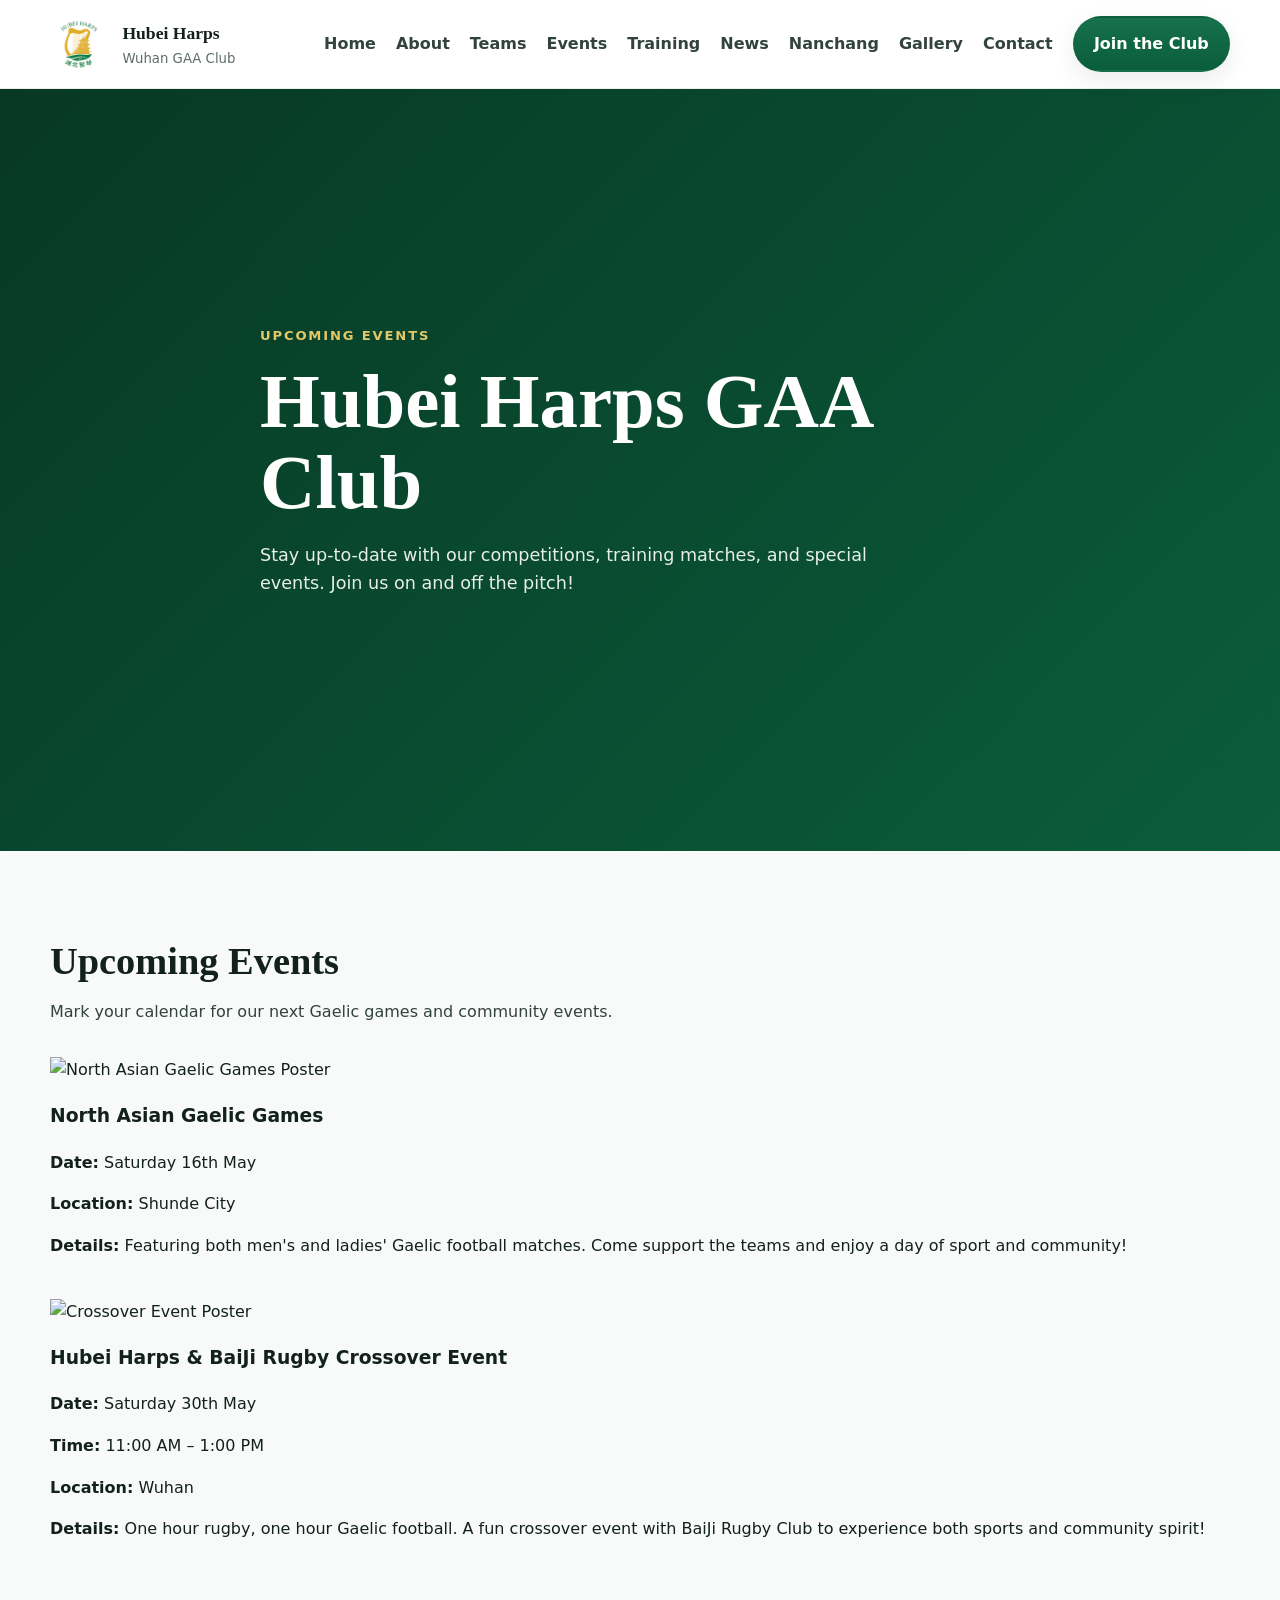
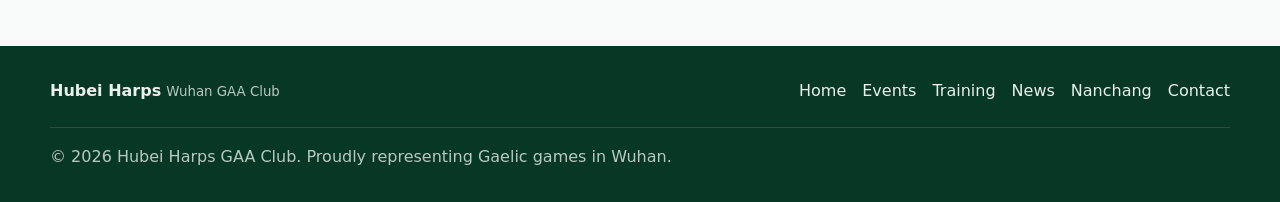
==== events.html @ 44ce3857 "Create events.html" ====
<!DOCTYPE html>
<html lang="en">
<head>
  <meta charset="UTF-8">
  <meta name="viewport" content="width=device-width, initial-scale=1.0">
  <title>Hubei Harps GAA Club - Events</title>
  <meta name="description" content="Upcoming events for Hubei Harps GAA Club, including competitions, training matches, and community events.">

  <link rel="stylesheet" href="styles.css">
  <script defer src="script.js"></script>
</head>
<body>

  <!-- HEADER -->
  <header class="site-header">
    <div class="container nav-wrap">

      <a class="brand" href="index.html" aria-label="Hubei Harps home">
        <img src="assets/images/logo.png" alt="Hubei Harps Logo">
        <span>
          <strong>Hubei Harps</strong>
          <small>Wuhan GAA Club</small>
        </span>
      </a>

      <nav class="site-nav" aria-label="Main navigation">
        <a href="index.html">Home</a>
        <a href="#about">About</a>
        <a href="#teams">Teams</a>
        <a href="events.html">Events</a>
        <a href="training.html">Training</a>
        <a href="#news">News</a>
        <a href="nanchang.html">Nanchang</a>
        <a href="#gallery">Gallery</a>
        <a href="#contact">Contact</a>
        <a href="mailto:Sean@HubeiHarps.com?subject=Hubei%20Harps%20-%20Join%20the%20Club" class="button button-primary nav-cta">Join the Club</a>
      </nav>

      <button class="nav-toggle" aria-label="Toggle menu" aria-expanded="false">
        <span></span>
        <span></span>
        <span></span>
      </button>

    </div>
  </header>

  <main>

    <!-- HERO -->
    <section class="hero">
      <div class="container hero-content">
        <p class="eyebrow">Upcoming Events</p>
        <h1>Hubei Harps GAA Club</h1>
        <p class="hero-copy">
          Stay up-to-date with our competitions, training matches, and special events. 
          Join us on and off the pitch!
        </p>
      </div>
    </section>

    <!-- EVENTS LIST -->
    <section class="section" id="events">
      <div class="container">

        <div class="section-head">
          <h2>Upcoming Events</h2>
          <p>Mark your calendar for our next Gaelic games and community events.</p>
        </div>

        <div class="card-grid two-up">

          <!-- Event 1: North Asian Gaelic Games -->
          <article class="event-card">
            <img src="assets/images/north-asian-gaelic-games.webp" alt="North Asian Gaelic Games Poster">
            <div class="event-card-body">
              <h3>North Asian Gaelic Games</h3>
              <p><strong>Date:</strong> Saturday 16th May</p>
              <p><strong>Location:</strong> Shunde City</p>
              <p><strong>Details:</strong> Featuring both men's and ladies' Gaelic football matches. Come support the teams and enjoy a day of sport and community!</p>
            </div>
          </article>

          <!-- Event 2: Crossover Event -->
          <article class="event-card">
            <img src="assets/images/crossover-hubei-baji.webp" alt="Crossover Event Poster">
            <div class="event-card-body">
              <h3>Hubei Harps & BaiJi Rugby Crossover Event</h3>
              <p><strong>Date:</strong> Saturday 30th May</p>
              <p><strong>Time:</strong> 11:00 AM – 1:00 PM</p>
              <p><strong>Location:</strong> Wuhan</p>
              <p><strong>Details:</strong> One hour rugby, one hour Gaelic football. A fun crossover event with BaiJi Rugby Club to experience both sports and community spirit!</p>
            </div>
          </article>

        </div>

      </div>
    </section>

  </main>

  <!-- FOOTER -->
  <footer class="site-footer">
    <div class="container footer-wrap">

      <div class="footer-brand">
        <strong>Hubei Harps</strong>
        <small>Wuhan GAA Club</small>
      </div>

      <div class="footer-nav">
        <a href="index.html">Home</a>
        <a href="events.html">Events</a>
        <a href="training.html">Training</a>
        <a href="#news">News</a>
        <a href="nanchang.html">Nanchang</a>
        <a href="#contact">Contact</a>
      </div>

      <p class="footer-copy">
        © 2026 Hubei Harps GAA Club. Proudly representing Gaelic games in Wuhan.
      </p>

    </div>
  </footer>

</body>
</html>
---- styles.css ----
/* =========================
   RESET / BASE
========================= */
:root {
  --green-900: #073825;
  --green-800: #0b5d3b;
  --green-700: #16714b;
  --green-100: #edf7f1;
  --gold-500: #d4af37;
  --gold-400: #e3c867;
  --white: #ffffff;
  --ink-900: #13211b;
  --ink-700: #31433a;
  --ink-500: #5d6e66;
  --line: rgba(19, 33, 27, 0.12);
  --shadow: 0 16px 40px rgba(0, 0, 0, 0.12);
  --shadow-soft: 0 8px 24px rgba(0, 0, 0, 0.08);
  --radius-lg: 24px;
  --radius-md: 18px;
  --radius-sm: 12px;
  --max-width: 1180px;
  --header-height: 88px;
}

*,
*::before,
*::after {
  box-sizing: border-box;
}

html {
  scroll-behavior: smooth;
}

body {
  margin: 0;
  font-family: "Inter", system-ui, sans-serif;
  color: var(--ink-900);
  background: #f7faf8;
  line-height: 1.6;
}

img {
  display: block;
  max-width: 100%;
}

a {
  color: inherit;
  text-decoration: none;
}

iframe {
  border: 0;
}

.container {
  width: min(100% - 2rem, var(--max-width));
  margin-inline: auto;
}

/* =========================
   ANNOUNCEMENT BAR
========================= */
.announcement-bar {
  background: var(--green-900);
  color: var(--white);
}

.announcement-inner {
  min-height: 50px;
  display: flex;
  align-items: center;
  justify-content: space-between;
  gap: 1rem;
  font-size: 0.95rem;
}

.announcement-inner p {
  margin: 0;
}

.announcement-inner a {
  color: var(--gold-400);
  font-weight: 700;
}

.announcement-inner a:hover {
  color: var(--white);
}

/* =========================
   HEADER
========================= */
.site-header {
  position: sticky;
  top: 0;
  z-index: 50;
  background: rgba(255, 255, 255, 0.94);
  backdrop-filter: blur(14px);
  border-bottom: 1px solid rgba(19, 33, 27, 0.08);
}

.nav-wrap {
  min-height: var(--header-height);
  display: flex;
  align-items: center;
  justify-content: space-between;
  gap: 1.5rem;
}

.brand {
  display: inline-flex;
  align-items: center;
  gap: 0.9rem;
  min-width: 0;
}

.brand img {
  width: 58px;
  height: 58px;
  object-fit: contain;
  flex-shrink: 0;
}

.brand span {
  display: grid;
  gap: 0.1rem;
}

.brand strong,
.hero h1,
.section-head h2,
.text-card h2 {
  font-family: "Cinzel", serif;
}

.brand strong {
  font-size: 1.1rem;
}

.brand small {
  color: var(--ink-500);
  font-size: 0.83rem;
}

.site-nav {
  display: flex;
  align-items: center;
  gap: 1.25rem;
}

.site-nav a:not(.button) {
  font-weight: 600;
  color: var(--ink-700);
}

.site-nav a:hover,
.footer-nav a:hover,
.text-link:hover {
  color: var(--green-800);
}

.nav-toggle {
  display: none;
  background: transparent;
  border: 0;
  padding: 0.4rem;
  cursor: pointer;
}

.nav-toggle span {
  display: block;
  width: 26px;
  height: 2px;
  background: var(--ink-900);
  margin: 5px 0;
}

/* =========================
   BUTTONS
========================= */
.button {
  display: inline-flex;
  align-items: center;
  justify-content: center;
  min-height: 48px;
  padding: 0.85rem 1.2rem;
  border-radius: 999px;
  font-weight: 800;
  border: 2px solid transparent;
  transition: transform 0.2s ease, box-shadow 0.2s ease, background 0.2s ease, color 0.2s ease;
}

.button:hover {
  transform: translateY(-1px);
}

.button-primary {
  background: linear-gradient(180deg, var(--green-700), var(--green-800));
  color: var(--white);
  box-shadow: var(--shadow-soft);
}

.button-primary:hover {
  box-shadow: var(--shadow);
}

.button-secondary {
  background: transparent;
  border: 2px solid rgba(255, 255, 255, 0.45);
  color: var(--white);
}

.button-secondary:hover {
  border-color: var(--white);
}

/* =========================
   HERO
========================= */
.hero {
  position: relative;
  min-height: calc(100vh - 138px);
  display: grid;
  align-items: center;
  background: linear-gradient(135deg, var(--green-900), var(--green-800));
  color: var(--white);
}

.hero-content {
  position: relative;
  z-index: 1;
  padding: 6rem 0;
  max-width: 760px;
}

.eyebrow {
  letter-spacing: 0.14em;
  text-transform: uppercase;
  font-size: 0.82rem;
  font-weight: 800;
  color: var(--gold-400);
  margin: 0 0 1rem;
}

.hero h1 {
  font-size: clamp(2.4rem, 6vw, 4.8rem);
  line-height: 1.05;
  margin: 0 0 1rem;
}

.hero-copy {
  max-width: 60ch;
  font-size: 1.1rem;
  color: rgba(255, 255, 255, 0.9);
}

.hero-actions {
  display: flex;
  flex-wrap: wrap;
  gap: 1rem;
  margin-top: 2rem;
}

/* =========================
   IDENTITY STRIP
========================= */
.identity-strip {
  background: var(--white);
  border-bottom: 1px solid var(--line);
}

.identity-grid {
  display: grid;
  grid-template-columns: repeat(4, 1fr);
  gap: 1rem;
  padding: 1.4rem 0;
}

.identity-grid article {
  padding: 1rem 1.1rem;
  border-radius: var(--radius-sm);
  background: var(--green-100);
  border: 1px solid rgba(11, 93, 59, 0.08);
}

.identity-grid strong,
.info-card h3 {
  display: block;
  font-size: 1rem;
  margin-bottom: 0.2rem;
}

.identity-grid span {
  color: var(--ink-700);
  font-size: 0.95rem;
}

/* =========================
   SECTION GENERIC
========================= */
.section {
  padding: 5.5rem 0;
}

.section-head {
  max-width: 760px;
  margin-bottom: 2rem;
}

.section-head h2,
.text-card h2 {
  font-size: clamp(1.9rem, 3vw, 3rem);
  line-height: 1.15;
  margin: 0 0 0.85rem;
}

.section-head p:last-child,
.text-card p,
.info-card p {
  color: var(--ink-700);
}

/* =========================
   LAYOUT BLOCKS
========================= */
.split-grid {
  display: grid;
  grid-template-columns: 1.05fr 1fr;
  gap: 2rem;
  align-items: center;
}

.card-grid {
  display: grid;
  gap: 1.5rem;
}

.three-up {
  grid-template-columns: repeat(3, 1fr);
}

.image-card,
.text-card,
.info-card {
  background: var(--white);
  border-radius: var(--radius-lg);
  overflow: hidden;
  box-shadow: var(--shadow-soft);
  border: 1px solid rgba(19, 33, 27, 0.06);
}

.image-card img {
  width: 100%;
  height: 100%;
  min-height: 420px;
  object-fit: cover;
}

.text-card {
  padding: 2rem;
}

.text-link {
  display: inline-block;
  margin-top: 0.5rem;
  font-weight: 800;
  color: var(--green-800);
}

/* =========================
   INFO CARDS
========================= */
.info-card img {
  width: 100%;
  height: 220px;
  object-fit: cover;
}

.info-card-body {
  padding: 1.4rem;
}

.info-card h3 {
  margin: 0 0 0.5rem;
}

.info-card p {
  margin: 0;
}

/* =========================
   SPONSORS
========================= */
.sponsor-row {
  display: grid;
  grid-template-columns: repeat(4, 1fr);
  gap: 1rem;
}

.sponsor-box {
  min-height: 110px;
  display: grid;
  place-items: center;
  background: var(--white);
  border: 2px dashed rgba(11, 93, 59, 0.18);
  border-radius: var(--radius-md);
  color: var(--ink-500);
  font-weight: 700;
  padding: 1rem;
}

.sponsor-box img {
  max-width: 100%;
  max-height: 70px;
  width: auto;
  height: auto;
  object-fit: contain;
}

/* =========================
   FOOTER
========================= */
.site-footer {
  background: var(--green-900);
  color: rgba(255, 255, 255, 0.92);
  padding: 2rem 0;
}

.footer-wrap {
  display: grid;
  grid-template-columns: 1.2fr 1fr;
  gap: 1.5rem;
  align-items: center;
}

.footer-brand small,
.footer-copy {
  color: rgba(255, 255, 255, 0.72);
}

.footer-nav {
  display: flex;
  flex-wrap: wrap;
  gap: 1rem;
  justify-content: flex-end;
}

.footer-copy {
  grid-column: 1 / -1;
  margin: 0;
  border-top: 1px solid rgba(255, 255, 255, 0.12);
  padding-top: 1rem;
}

/* =========================
   MOBILE / TABLET
========================= */
@media (max-width: 980px) {
  .identity-grid,
  .three-up,
  .sponsor-row,
  .footer-wrap,
  .split-grid {
    grid-template-columns: 1fr 1fr;
  }
}

@media (max-width: 760px) {
  .announcement-inner {
    flex-direction: column;
    justify-content: center;
    text-align: center;
    padding: 0.7rem 0;
  }

  .nav-toggle {
    display: inline-block;
  }

  .site-nav {
    position: absolute;
    left: 0;
    right: 0;
    top: 100%;
    background: rgba(255, 255, 255, 0.98);
    border-bottom: 1px solid var(--line);
    flex-direction: column;
    align-items: stretch;
    padding: 1rem;
    gap: 0.75rem;
    opacity: 0;
    visibility: hidden;
    pointer-events: none;
    transform: translateY(-8px);
    transition: opacity 0.2s ease, transform 0.2s ease, visibility 0.2s ease;
  }

  .site-nav.is-open {
    opacity: 1;
    visibility: visible;
    pointer-events: auto;
    transform: translateY(0);
  }

  .nav-cta {
    width: 100%;
  }

  .hero {
    min-height: auto;
  }

  .hero-content {
    padding: 5rem 0;
  }

  .identity-grid,
  .three-up,
  .sponsor-row,
  .footer-wrap,
  .split-grid {
    grid-template-columns: 1fr;
  }

  .button,
  .hero-actions .button {
    width: 100%;
  }

  .brand img {
    width: 50px;
    height: 50px;
  }
}
/* =========================
   TOURNAMENT PAGE
========================= */
.tournament-hero {
  background: linear-gradient(180deg, #f1f7f4 0%, #f7faf8 100%);
}

.tournament-head {
  margin-bottom: 2.25rem;
}

.tournament-head h1 {
  font-family: "Cinzel", serif;
  font-size: clamp(2.2rem, 5vw, 4rem);
  line-height: 1.1;
  margin: 0 0 0.85rem;
}

.gallery-viewer {
  display: grid;
  gap: 1rem;
}

.viewer-stage {
  position: relative;
  background: #0b1c15;
  border-radius: var(--radius-lg);
  overflow: hidden;
  box-shadow: var(--shadow);
}

.viewer-slides {
  position: relative;
  min-height: 620px;
}

.viewer-slide {
  display: none;
  width: 100%;
  height: 100%;
}

.viewer-slide.active {
  display: block;
}

.viewer-slide img {
  width: 100%;
  height: 620px;
  object-fit: contain;
  background: #0b1c15;
}

.viewer-control,
.viewer-expand,
.lightbox-control,
.lightbox-close {
  border: 0;
  cursor: pointer;
  transition: transform 0.2s ease, background 0.2s ease, opacity 0.2s ease;
}

.viewer-control,
.lightbox-control {
  position: absolute;
  top: 50%;
  transform: translateY(-50%);
  width: 54px;
  height: 54px;
  border-radius: 999px;
  background: rgba(7, 56, 37, 0.78);
  color: var(--white);
  font-size: 1.6rem;
  display: grid;
  place-items: center;
  z-index: 5;
}

.viewer-control:hover,
.lightbox-control:hover,
.viewer-expand:hover,
.lightbox-close:hover {
  transform: translateY(-50%) scale(1.04);
  background: rgba(11, 93, 59, 0.95);
}

.viewer-control.prev,
.lightbox-control.prev {
  left: 1rem;
}

.viewer-control.next,
.lightbox-control.next {
  right: 1rem;
}

.viewer-expand {
  position: absolute;
  right: 1rem;
  bottom: 1rem;
  z-index: 6;
  width: 46px;
  height: 46px;
  border-radius: 999px;
  background: rgba(7, 56, 37, 0.78);
  color: var(--white);
  font-size: 1.25rem;
  display: grid;
  place-items: center;
}

.viewer-meta {
  position: absolute;
  left: 1rem;
  bottom: 1rem;
  z-index: 6;
}

.viewer-counter,
.lightbox-counter {
  margin: 0;
  padding: 0.5rem 0.85rem;
  border-radius: 999px;
  background: rgba(7, 56, 37, 0.82);
  color: var(--white);
  font-weight: 700;
  font-size: 0.92rem;
}

.viewer-thumbs {
  display: grid;
  grid-auto-flow: column;
  grid-auto-columns: 120px;
  gap: 0.8rem;
  overflow-x: auto;
  padding-bottom: 0.35rem;
  scrollbar-width: thin;
}

.thumb {
  padding: 0;
  border: 2px solid transparent;
  border-radius: var(--radius-sm);
  overflow: hidden;
  background: var(--white);
  cursor: pointer;
  box-shadow: var(--shadow-soft);
  opacity: 0.72;
  transition: opacity 0.2s ease, border-color 0.2s ease, transform 0.2s ease;
}

.thumb:hover {
  opacity: 1;
  transform: translateY(-1px);
}

.thumb.active {
  border-color: var(--gold-500);
  opacity: 1;
}

.thumb img {
  width: 120px;
  height: 85px;
  object-fit: cover;
  display: block;
}

.lightbox {
  position: fixed;
  inset: 0;
  background: rgba(5, 10, 8, 0.94);
  display: none;
  align-items: center;
  justify-content: center;
  padding: 2rem;
  z-index: 200;
}

.lightbox.is-open {
  display: flex;
}

.lightbox-stage {
  max-width: min(1200px, 100%);
  width: 100%;
  text-align: center;
}

.lightbox-image {
  width: 100%;
  max-height: 82vh;
  object-fit: contain;
}

.lightbox-close {
  position: absolute;
  top: 1.25rem;
  right: 1.25rem;
  width: 52px;
  height: 52px;
  border-radius: 999px;
  background: rgba(7, 56, 37, 0.78);
  color: var(--white);
  font-size: 2rem;
  display: grid;
  place-items: center;
}

.lightbox-counter {
  display: inline-block;
  margin-top: 1rem;
}

@media (max-width: 980px) {
  .viewer-slides,
  .viewer-slide img {
    min-height: 500px;
    height: 500px;
  }
}

@media (max-width: 760px) {
  .viewer-slides,
  .viewer-slide img {
    min-height: 320px;
    height: 320px;
  }

  .viewer-control,
  .lightbox-control {
    width: 46px;
    height: 46px;
    font-size: 1.3rem;
  }

  .viewer-thumbs {
    grid-auto-columns: 92px;
  }

  .thumb img {
    width: 92px;
    height: 68px;
  }

  .lightbox {
    padding: 1rem;
  }
}
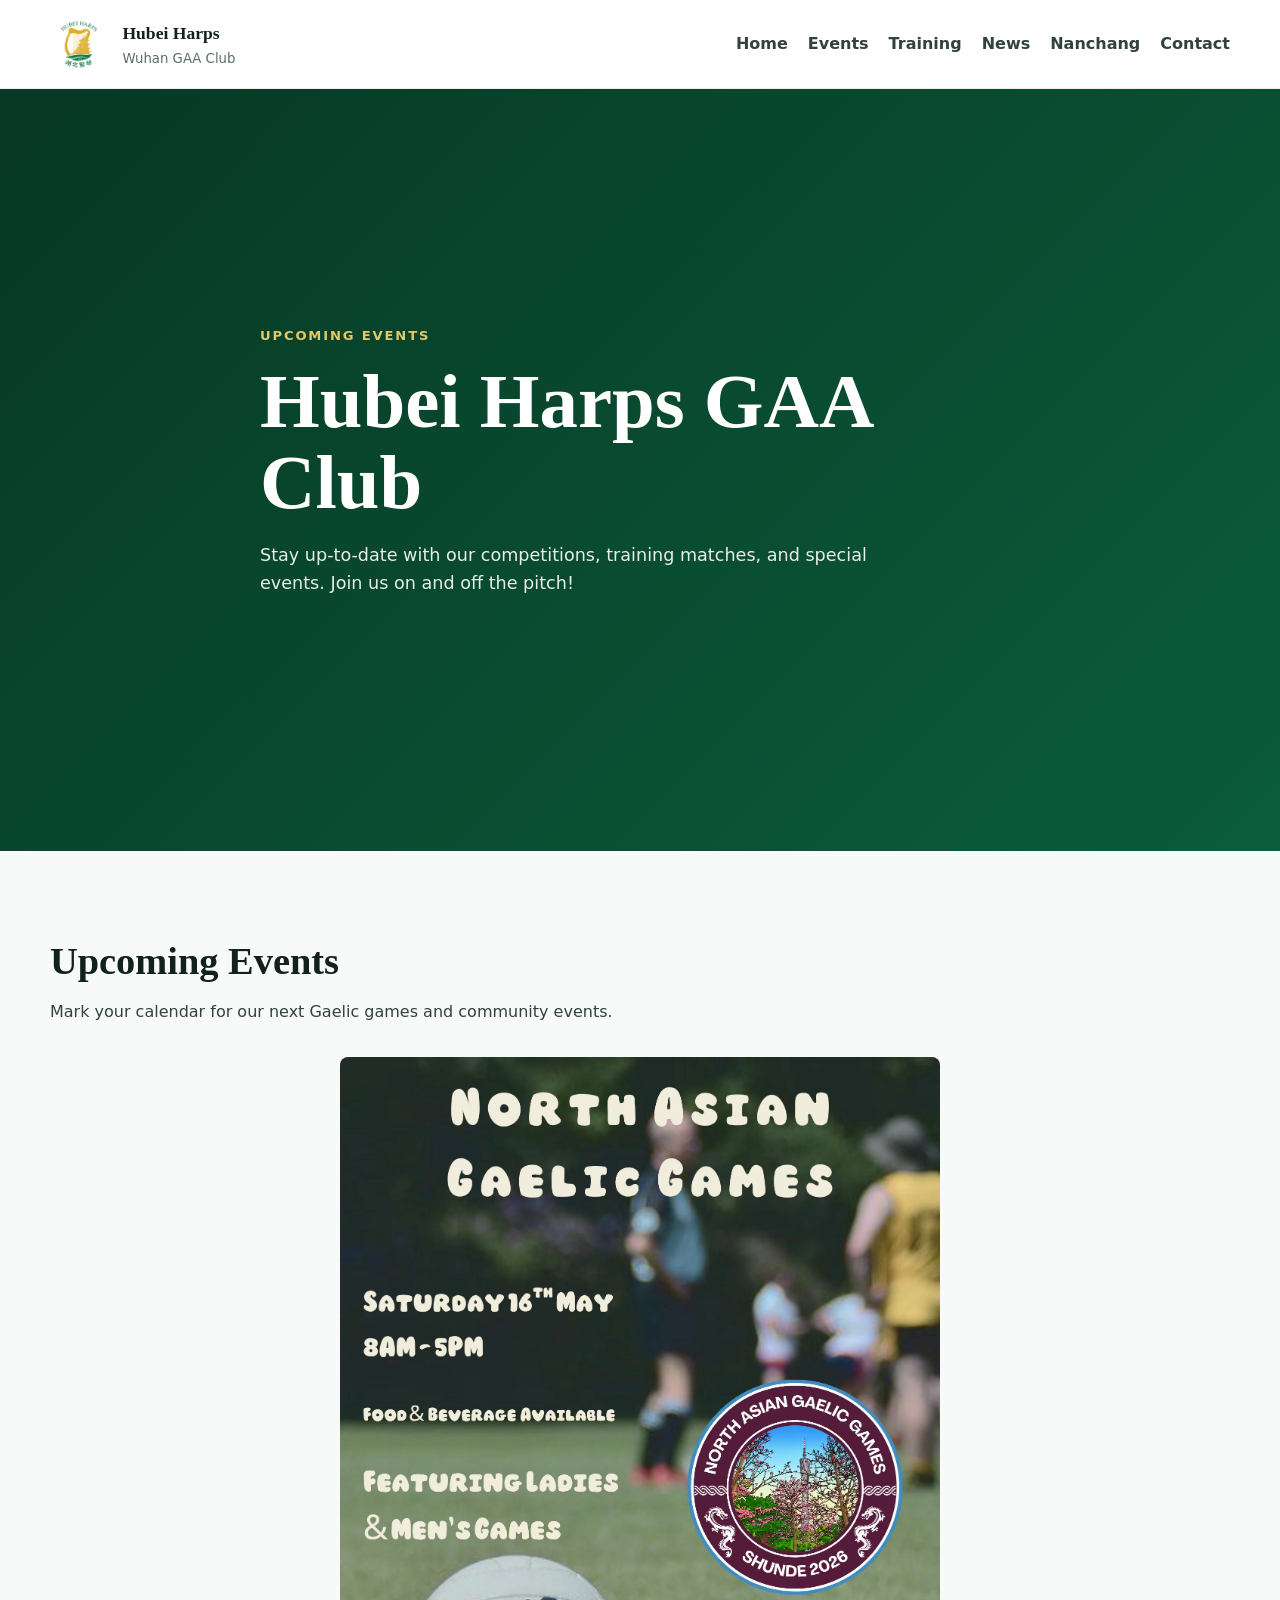
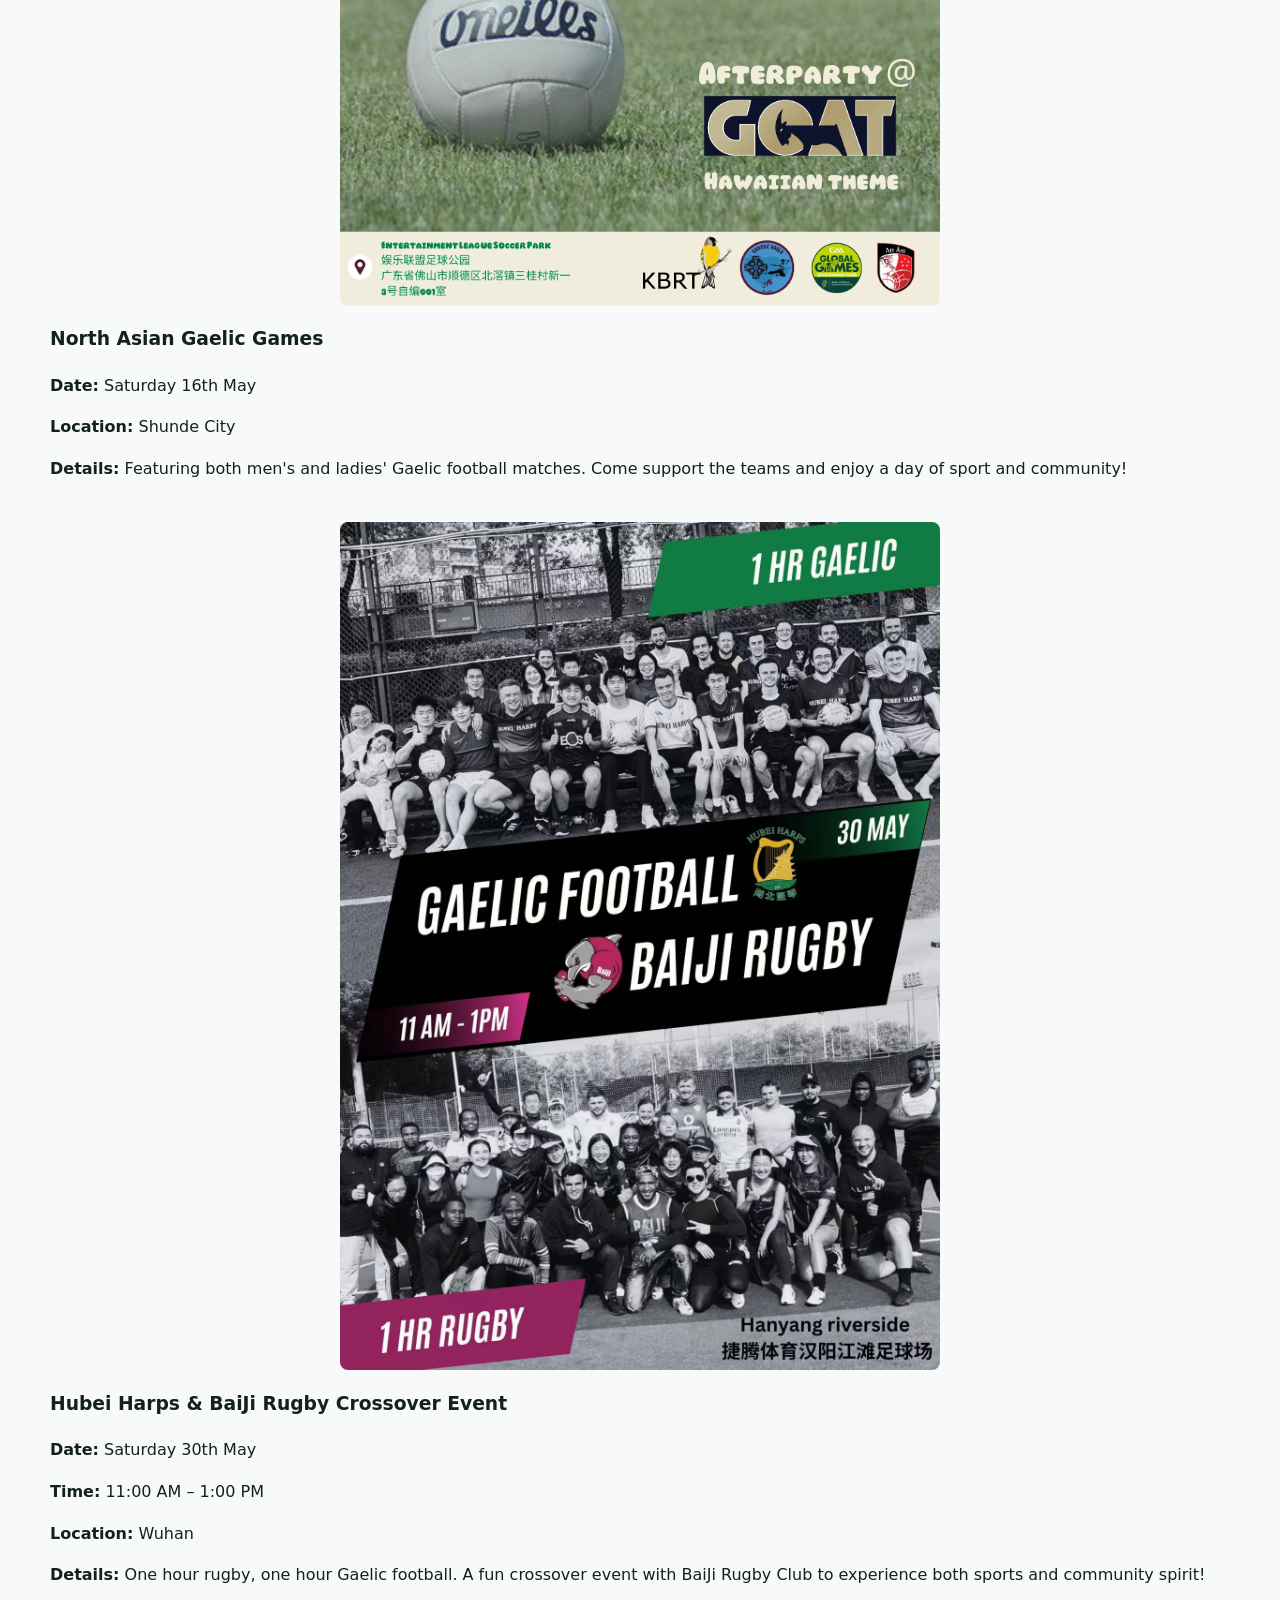
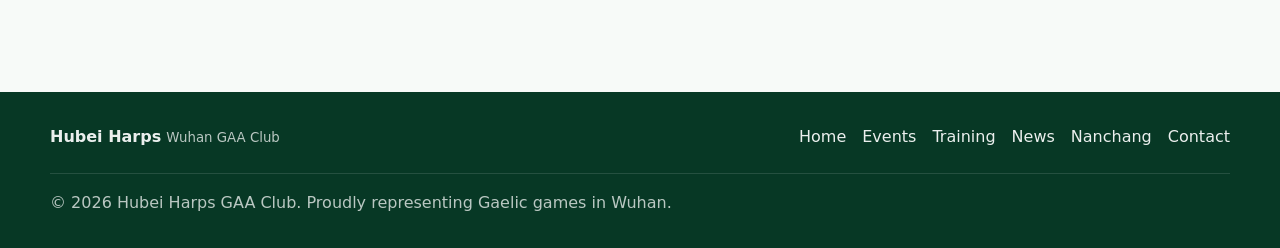
==== commit 351d003e: "Update events.html" ====
--- a/events.html
+++ b/events.html
@@ -7,14 +7,12 @@
   <meta name="description" content="Upcoming events for Hubei Harps GAA Club, including competitions, training matches, and community events.">
 
   <link rel="stylesheet" href="styles.css">
-  <script defer src="script.js"></script>
 </head>
 <body>
 
   <!-- HEADER -->
   <header class="site-header">
     <div class="container nav-wrap">
-
       <a class="brand" href="index.html" aria-label="Hubei Harps home">
         <img src="assets/images/logo.png" alt="Hubei Harps Logo">
         <span>
@@ -25,15 +23,11 @@
 
       <nav class="site-nav" aria-label="Main navigation">
         <a href="index.html">Home</a>
-        <a href="#about">About</a>
-        <a href="#teams">Teams</a>
         <a href="events.html">Events</a>
         <a href="training.html">Training</a>
         <a href="#news">News</a>
         <a href="nanchang.html">Nanchang</a>
-        <a href="#gallery">Gallery</a>
         <a href="#contact">Contact</a>
-        <a href="mailto:Sean@HubeiHarps.com?subject=Hubei%20Harps%20-%20Join%20the%20Club" class="button button-primary nav-cta">Join the Club</a>
       </nav>
 
       <button class="nav-toggle" aria-label="Toggle menu" aria-expanded="false">
@@ -41,12 +35,10 @@
         <span></span>
         <span></span>
       </button>
-
     </div>
   </header>
 
   <main>
-
     <!-- HERO -->
     <section class="hero">
       <div class="container hero-content">
@@ -62,7 +54,6 @@
     <!-- EVENTS LIST -->
     <section class="section" id="events">
       <div class="container">
-
         <div class="section-head">
           <h2>Upcoming Events</h2>
           <p>Mark your calendar for our next Gaelic games and community events.</p>
@@ -72,7 +63,7 @@
 
           <!-- Event 1: North Asian Gaelic Games -->
           <article class="event-card">
-            <img src="assets/images/north-asian-gaelic-games.webp" alt="North Asian Gaelic Games Poster">
+            <img src="assets/images/north-asian-gaelic-games.webp" alt="North Asian Gaelic Games Poster" class="zoomable">
             <div class="event-card-body">
               <h3>North Asian Gaelic Games</h3>
               <p><strong>Date:</strong> Saturday 16th May</p>
@@ -83,7 +74,7 @@
 
           <!-- Event 2: Crossover Event -->
           <article class="event-card">
-            <img src="assets/images/crossover-hubei-baji.webp" alt="Crossover Event Poster">
+            <img src="assets/images/crossover-hubei-baji.webp" alt="Crossover Event Poster" class="zoomable">
             <div class="event-card-body">
               <h3>Hubei Harps & BaiJi Rugby Crossover Event</h3>
               <p><strong>Date:</strong> Saturday 30th May</p>
@@ -94,21 +85,17 @@
           </article>
 
         </div>
-
       </div>
     </section>
-
   </main>
 
   <!-- FOOTER -->
   <footer class="site-footer">
     <div class="container footer-wrap">
-
       <div class="footer-brand">
         <strong>Hubei Harps</strong>
         <small>Wuhan GAA Club</small>
       </div>
-
       <div class="footer-nav">
         <a href="index.html">Home</a>
         <a href="events.html">Events</a>
@@ -117,13 +104,34 @@
         <a href="nanchang.html">Nanchang</a>
         <a href="#contact">Contact</a>
       </div>
-
       <p class="footer-copy">
         © 2026 Hubei Harps GAA Club. Proudly representing Gaelic games in Wuhan.
       </p>
-
     </div>
   </footer>
 
+  <!-- Zoom Overlay -->
+  <script>
+    const zoomableImages = document.querySelectorAll('.zoomable');
+
+    // Create overlay
+    const overlay = document.createElement('div');
+    overlay.classList.add('zoom-overlay');
+    const overlayImg = document.createElement('img');
+    overlay.appendChild(overlayImg);
+    document.body.appendChild(overlay);
+
+    zoomableImages.forEach(img => {
+      img.addEventListener('click', () => {
+        overlayImg.src = img.src;
+        overlay.classList.add('active');
+      });
+    });
+
+    overlay.addEventListener('click', () => {
+      overlay.classList.remove('active');
+    });
+  </script>
+
 </body>
 </html>
--- a/styles.css
+++ b/styles.css
@@ -783,3 +783,49 @@
     padding: 1rem;
   }
 }
+/* Event Poster Styling */
+.event-card img {
+  width: 100%;          /* Fill container width */
+  max-width: 600px;     /* Optional max width */
+  height: auto;         /* Keep aspect ratio */
+  border-radius: 8px;
+  cursor: zoom-in;
+  transition: transform 0.3s ease, box-shadow 0.3s ease;
+  display: block;
+  margin: 0 auto 1rem auto; /* Center and spacing */
+}
+
+.event-card img:hover {
+  transform: scale(1.02);
+  box-shadow: 0 4px 20px rgba(0,0,0,0.2);
+}
+
+/* Zoom Overlay */
+.zoom-overlay {
+  position: fixed;
+  top: 0;
+  left: 0;
+  width: 100%;
+  height: 100%;
+  background-color: rgba(0,0,0,0.85);
+  display: flex;
+  justify-content: center;
+  align-items: center;
+  z-index: 9999;
+  cursor: zoom-out;
+  visibility: hidden;
+  opacity: 0;
+  transition: opacity 0.3s ease, visibility 0.3s ease;
+}
+
+.zoom-overlay img {
+  max-width: 90%;
+  max-height: 90%;
+  border-radius: 8px;
+  box-shadow: 0 4px 20px rgba(0,0,0,0.4);
+}
+
+.zoom-overlay.active {
+  visibility: visible;
+  opacity: 1;
+}
